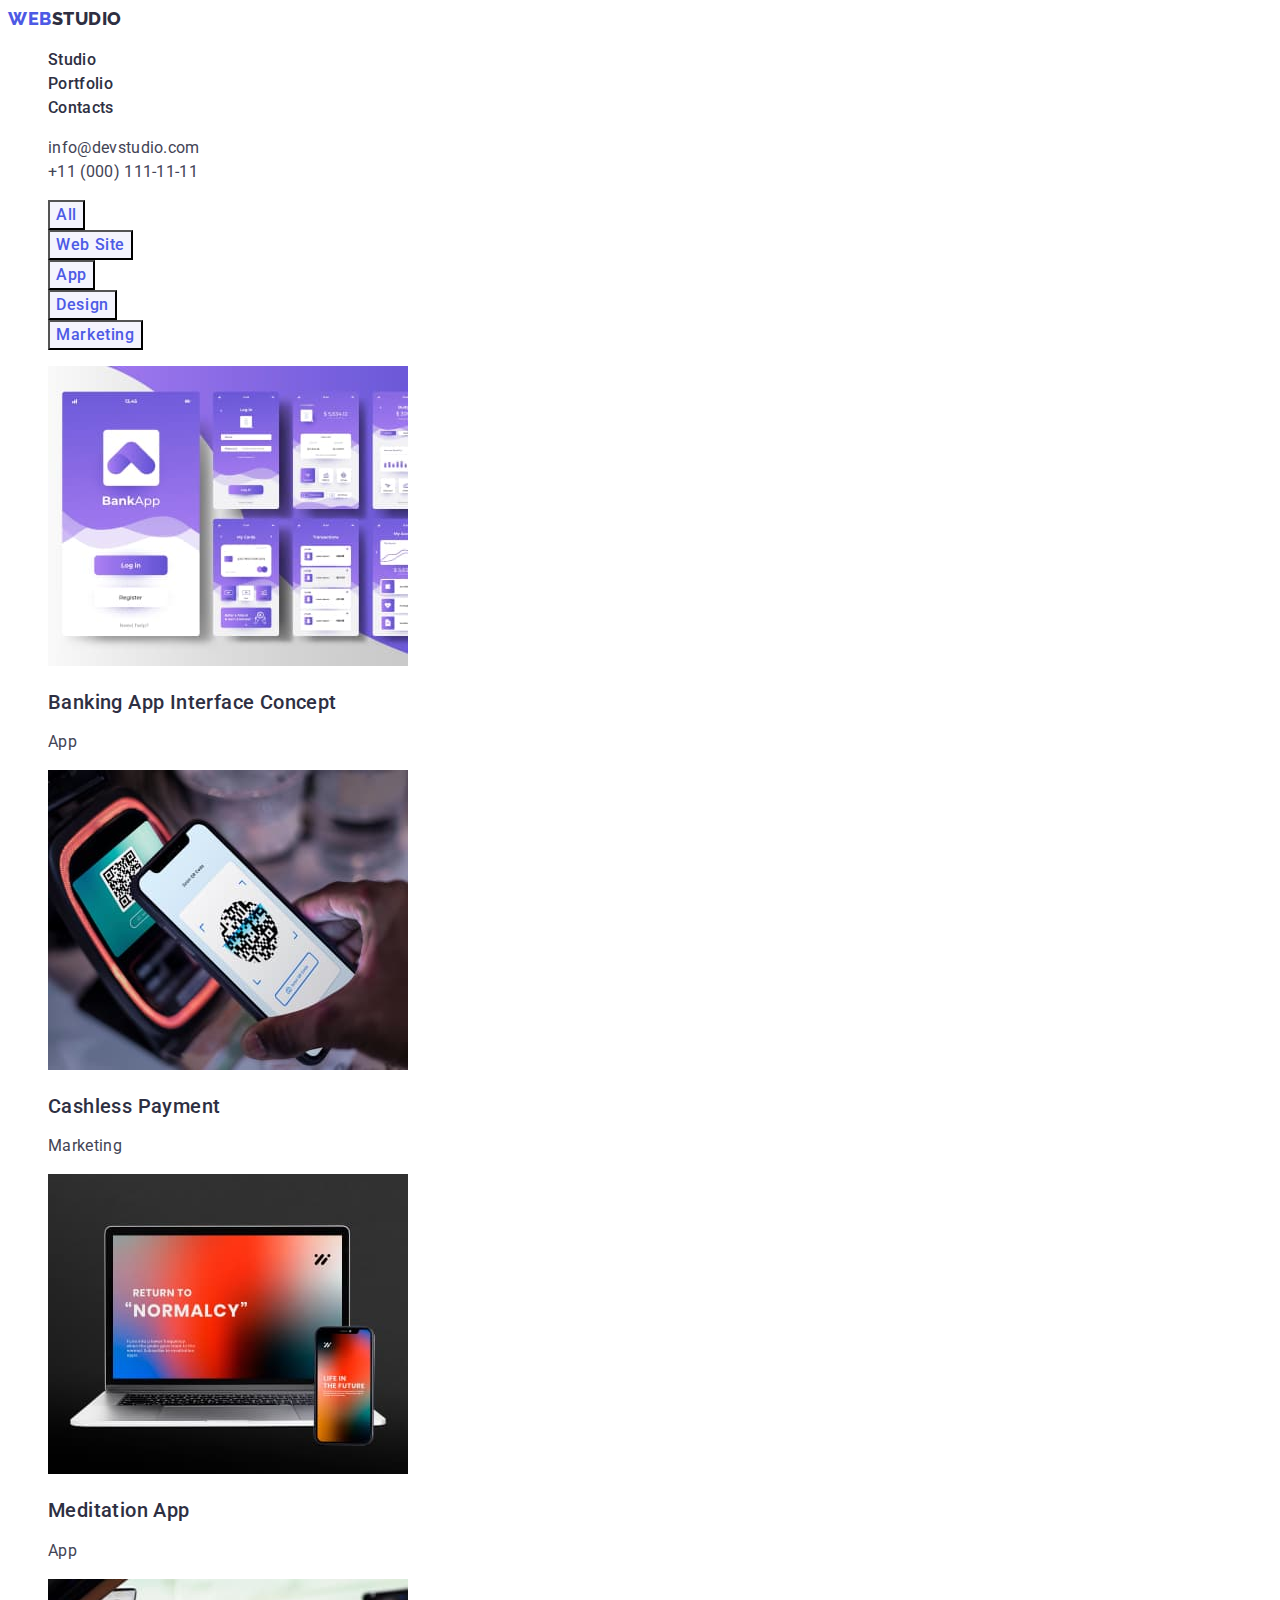
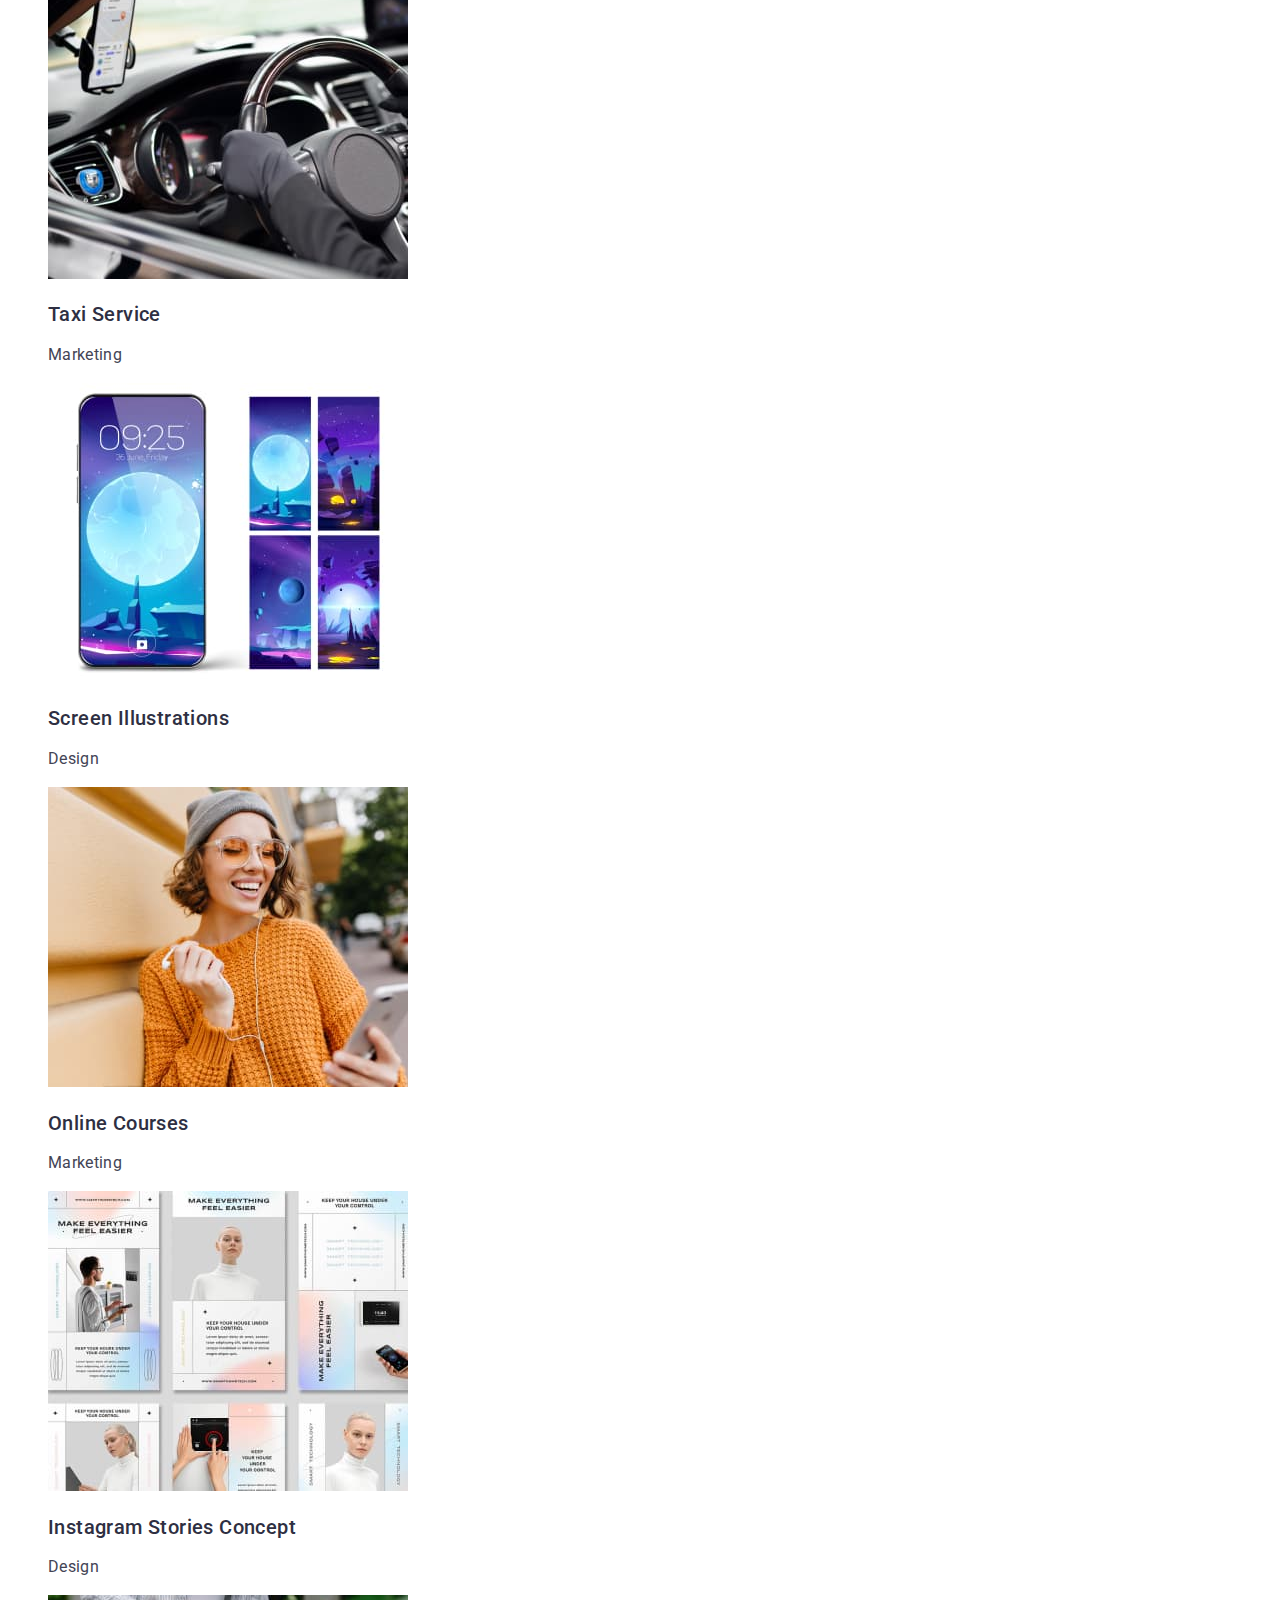
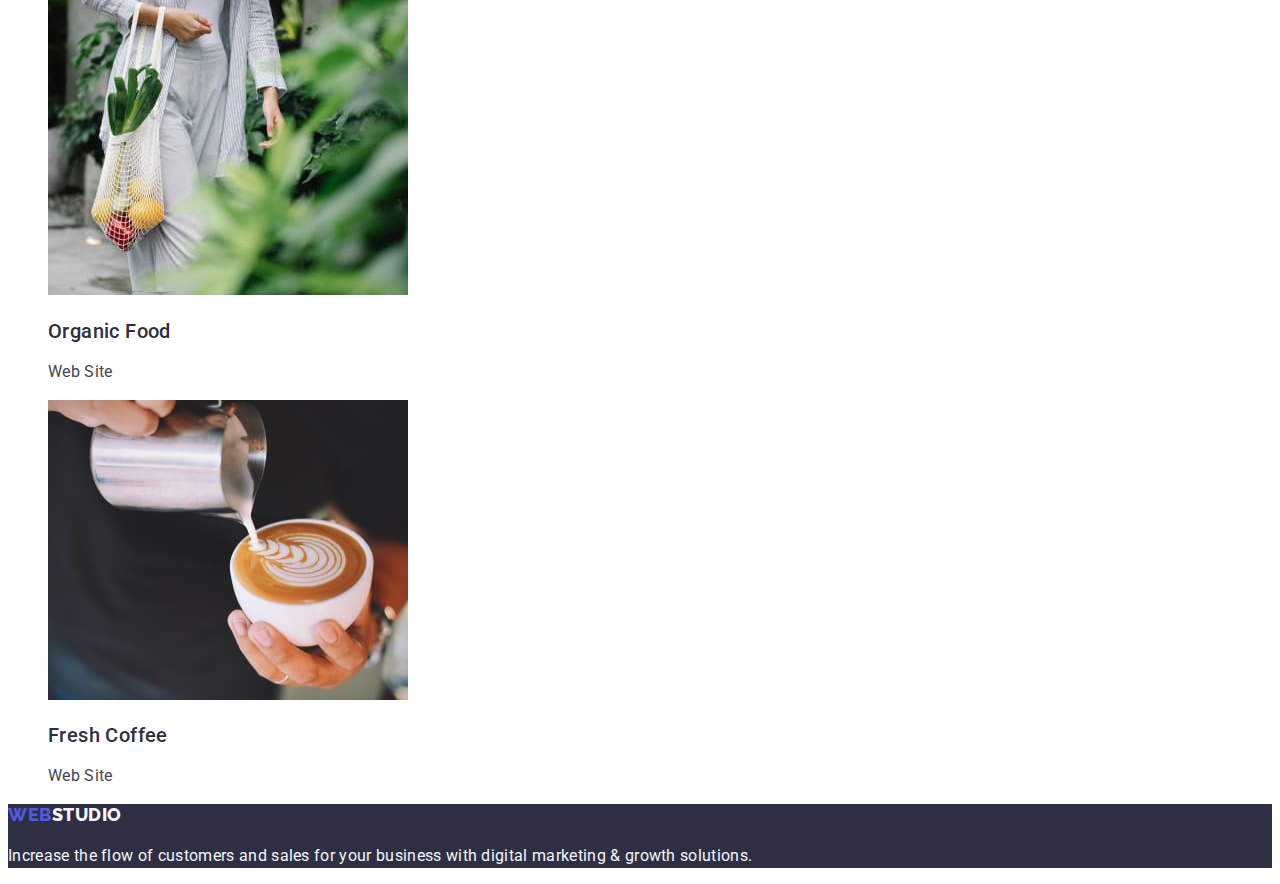
==== portfolio.html @ 4e070243 "Initial commit" ====
<!DOCTYPE html>
<html lang="en">
  <head>
    <meta charset="UTF-8" />
    <meta http-equiv="X-UA-Compatible" content="IE=edge" />
    <meta name="viewport" content="width=device-width, initial-scale=1.0" />
    <title>WebStudio</title>
    <link rel="preconnect" href="https://fonts.googleapis.com" />
    <link rel="preconnect" href="https://fonts.gstatic.com" crossorigin />
    <link
      href="https://fonts.googleapis.com/css2?family=Raleway:wght@800&family=Roboto:wght@400;500;700&display=swap"
      rel="stylesheet"
    />
    <link rel="stylesheet" href="./css/styles.css" />
  </head>
  <body>
    <!--Шапка профілю з навігацією та лого-->
    <header class="page-header">
      <nav class="nav">
        <a class="logo link" href="./index.html"
          >Web<span class="upper-logo">Studio</span></a
        >
        <ul class="site-nav list">
          <li class="item">
            <a class="link" href="./index.html">Studio</a>
          </li>
          <li class="item">
            <a class="link" href="./portfolio.html">Portfolio</a>
          </li>
          <li class="item">
            <a class="link" href="">Contacts</a>
          </li>
        </ul>
      </nav>
      <address class="address">
        <ul class="list">
          <li>
            <a class="address link" href="mailto:info@devstudio.com"
              >info@devstudio.com</a
            >
          </li>
          <li>
            <a class="address link" href="tel:+110001111111"
              >+11 (000) 111-11-11</a
            >
          </li>
        </ul>
      </address>
    </header>
    <main>
      <!--Каталог робіт-->
      <section class="page-gallery">
        <h1 class="visually-hidden" hidden>Work examples</h1>
        <ul class="category list">
          <li class="category-item">
            <button class="btn gallery" type="button">All</button>
          </li>
          <li class="category-item">
            <button class="btn gallery" type="button">Web Site</button>
          </li>
          <li class="category-item">
            <button class="btn gallery" type="button">App</button>
          </li>
          <li class="category-item">
            <button class="btn gallery" type="button">Design</button>
          </li>
          <li class="category-item">
            <button class="btn gallery" type="button">Marketing</button>
          </li>
        </ul>
        <ul class="gallery list">
          <li class="gallery-item">
            <a class="gallery link" href="">
              <img
                src="./images/portfolio/banking-application-pages.jpg"
                alt="banking-application-pages"
                width="360"
              />
              <h2 class="gallery subtitle">Banking App Interface Concept</h2>
              <p class="galerry text">App</p></a
            >
          </li>
          <li class="gallery-item">
            <a class="gallery link" href="">
              <img
                src="./images/portfolio/phone-and-terminal.jpg"
                alt="phone-and-terminal"
                width="360"
              />
              <h2 class="gallery subtitle">Cashless Payment</h2>
              <p class="galerry text">Marketing</p></a
            >
          </li>
          <li class="gallery-item">
            <a class="gallery link" href="">
              <img
                src="./images/portfolio/phone-and-laptop.jpg"
                alt="phone-and-laptop"
                width="360"
              />
              <h2 class="gallery subtitle">Meditation App</h2>
              <p class="galerry text">App</p></a
            >
          </li>
          <li class="gallery-item">
            <a class="gallery link" href="">
              <img
                src="./images/portfolio/man-driving.jpg"
                alt="man-driving"
                width="360"
              />
              <h2 class="gallery subtitle">Taxi Service</h2>
              <p class="galerry text">Marketing</p></a
            >
          </li>
          <li class="gallery-item">
            <a class="gallery link" href="">
              <img
                src="./images/portfolio/phone-and-screen-wallpaper-options.jpg"
                alt="phone-and-screen-wallpaper-options"
                width="360"
              />
              <h2 class="gallery subtitle">Screen Illustrations</h2>
              <p class="galerry text">Design</p></a
            >
          </li>
          <li class="gallery-item">
            <a class="gallery link" href="">
              <img
                src="./images/portfolio/girl-in-headphones-with-phone.jpg"
                alt="girl-in-headphones-with-phone"
                width="360"
              />
              <h2 class="gallery subtitle">Online Courses</h2>
              <p class="galerry text">Marketing</p></a
            >
          </li>
          <li class="gallery-item">
            <a class="gallery link" href="">
              <img
                src="./images/portfolio/instagram-layout-options.jpg"
                alt="instagram-layout-options"
                width="360"
              />
              <h2 class="gallery subtitle">Instagram Stories Concept</h2>
              <p class="galerry text">Design</p></a
            >
          </li>
          <li class="gallery-item">
            <a class="gallery link" href="">
              <img
                src="./images/portfolio/girl-with-a-bag-of-vegetables.jpg"
                alt="girl-with-a-bag-of-vegetables"
                width="360"
              />
              <h2 class="gallery subtitle">Organic Food</h2>
              <p class="galerry text">Web Site</p></a
            >
          </li>
          <li class="gallery-item">
            <a class="gallery link" href="">
              <img
                src="./images/portfolio/barista-pouring-milk-into-a-glass-of-coffee.jpg"
                alt="barista-pouring-milk-into-a-glass-of-coffee"
                width="360"
              />
              <h2 class="gallery subtitle">Fresh Coffee</h2>
              <p class="galerry text">Web Site</p></a
            >
          </li>
        </ul>
      </section>
    </main>

    <!--Підвал-->
    <footer class="page-footer">
      <a class="logo link" href="./index.html"
        >Web<span class="lower-logo">Studio</span></a
      >
      <p class="footer text">
        Increase the flow of customers and sales for your business with digital
        marketing & growth solutions.
      </p>
    </footer>
  </body>
</html>
---- css/styles.css ----
:root {
  --color-navy: #2e2f42;
  --color-slate: #434455;
  --color-text-footer: #f4f4fd;
  --color-text-white: #ffffff;
  --acent-color: #4d5ae5;
  --acent-color-active: #404bbf;

  --background-color-white: #ffffff;
  --background-color-dark: #2e2f42;
  --background-color-gris: #f4f4fd;
  --background-color-light: #8e8f99;
}
/**
  |============================
  | :root {
  --color-light-slate: rgba(142, 143, 153, 1);
  --color-cornflower: rgba(231, 233, 252, 1);
  --color-navy-blue-modal: rgba(46, 47, 66, 0.4);
  --color-grey: rgba(46, 47, 66, 0.7);
  --color-dairy: rgba(252, 252, 252, 1);
}
  |============================
*/

/**
  |============================
  | Глобальні стилі
  |============================
*/
body {
  font-size: 16px;
  font-family: "Roboto", sans-serif;
  line-height: 1.5;
  letter-spacing: 0.02em;
  color: var(--color-slate);

  background-color: var(--background-color-white);
}

.link {
  text-decoration: none;
}

.list {
  list-style: none;
}

/**
  |============================
  | Скриті заголовки
  |============================
*/
.visually-hidden {
  position: absolute;
  width: 1px;
  height: 1px;
  margin: -1px;
  border: 0;
  padding: 0;

  white-space: nowrap;
  clip-path: inset(100%);
  clip: rect(0 0 0 0);
  overflow: hidden;
}

/**
  |============================
  | Логотип
  |============================
*/
.logo {
  font-family: "Raleway", sans-serif;
  font-weight: 800;
  font-size: 18px;
  line-height: 1.17;
  letter-spacing: 0.03em;
  text-transform: uppercase;
  color: var(--acent-color);
}
.logo .upper-logo {
  color: var(--color-navy);
}
.page-footer .lower-logo {
  color: var(--color-text-footer);
}

.logo:hover,
.logo:focus {
  color: var(--acent-color-active);
}

/**
  |============================
  | Навігація
  |============================
*/
.site-nav .link {
  font-weight: 500;
  color: var(--color-navy);
}
.site-nav .link:hover,
.site-nav .link:focus,
.site-nav .link:active {
  color: var(--acent-color-active);
}
/*
.site-nav .link.current {
  color: var(--acent-color);
} */
.address {
  font-weight: inherit;
  font-style: normal;
  color: inherit;
}
.address .link:hover,
.address .link:focus,
.address .link:active {
  color: var(--acent-color-active);
}

/**
  |============================
  | Заголовки 
  |============================
*/
.section-title {
  font-size: 36px;
  line-height: 1.11;
  letter-spacing: 0.02em;
  text-align: center;
  text-transform: capitalize;
  color: var(--color-navy);
}
.subtitle {
  font-weight: 500;
  font-size: 20px;
  line-height: 1.2;
  letter-spacing: 0.02em;
  color: var(--color-navy);
}

/**
  |============================
  | Кнопка
  |============================
*/

.btn {
  font-size: inherit;
  line-height: inherit;
  font-family: inherit;
  font-weight: 500;
  letter-spacing: 0.04em;
  color: var(--color-text-white);
  background-color: var(--acent-color);
  cursor: pointer;
}

.btn:hover,
.btn:focus {
  background-color: var(--acent-color-active);
}

/**
  |============================
  | Герой
  |============================
*/
.page-hero {
  background-color: var(--background-color-dark);
}
.hero-title {
  font-size: 56px;
  line-height: 1.07;
  letter-spacing: 0.02em;
  text-align: center;
  color: var(--color-text-white);
}

/**
  |============================
  | Секція команди
  |============================
*/
.team.section {
  background-color: var(--background-color-gris);
}
.team.item {
  background-color: var(--background-color-white);
}

/**
  |============================
  | Галерея
  |============================
*/

.gallery .text {
  letter-spacing: 0.02em;
  color: var(--color-slate);
}

/**
    |============================
    | Кнопки галереї робіт
    |============================
  */
.btn.gallery {
  color: var(--acent-color);
  background-color: var(--background-color-gris);
}

.btn.gallery:hover,
.btn.gallery:focus {
  color: var(--color-text-white);
  background-color: var(--acent-color-active);
}
/**
  |============================
  | Підвал
  |============================
*/

.page-footer {
  background-color: var(--background-color-dark);
}
.footer.text {
  color: var(--color-text-footer);
}

/*
.text-style-small-text {
  font-size: 12px;
  font-family: "Roboto";
  font-weight: 400;
  font-style: normal;
  line-height: 14px;
  letter-spacing: 0.04em;
  text-decoration: none;
  text-transform: none;
}
.text-style-link-text {
  font-size: 12px;
  font-family: "Roboto";
  font-weight: 400;
  font-style: normal;
  line-height: 16px;
  letter-spacing: 0.04em;
  text-decoration: underline;
  text-transform: none;
}
*/
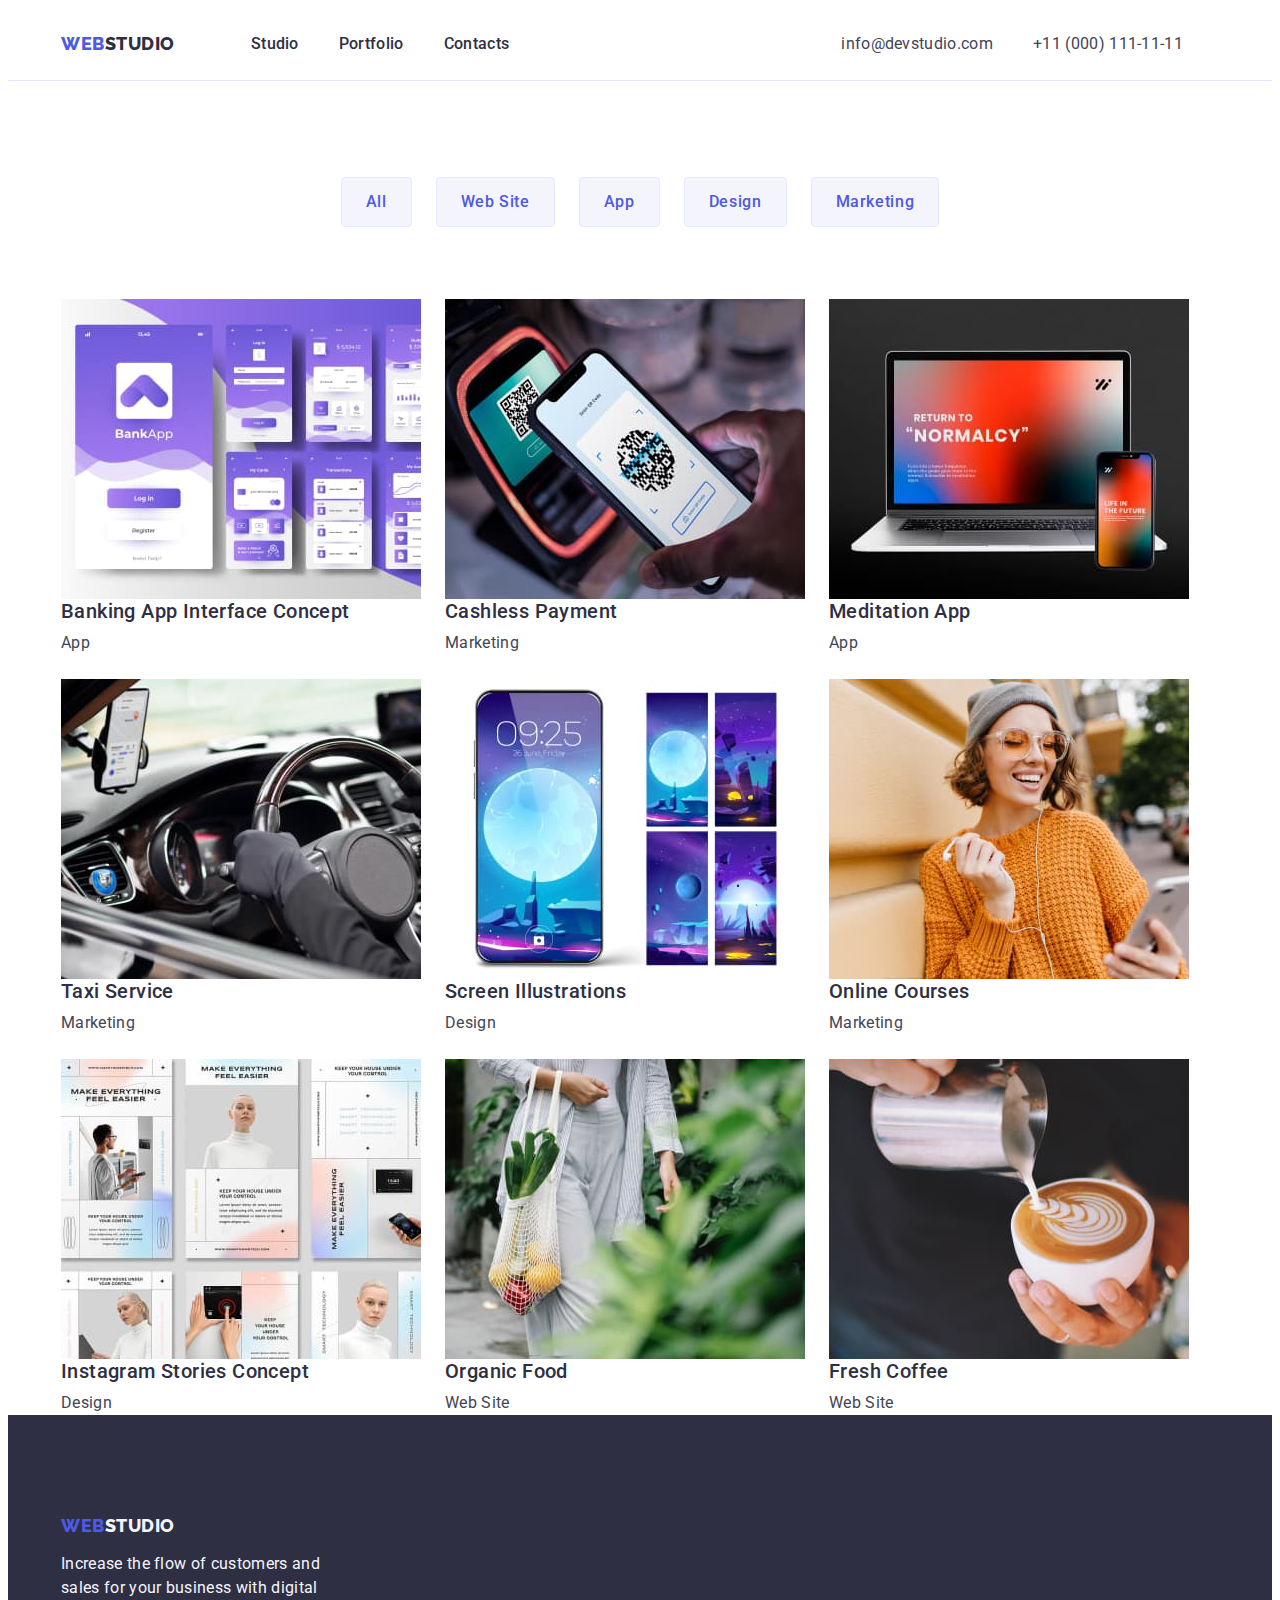
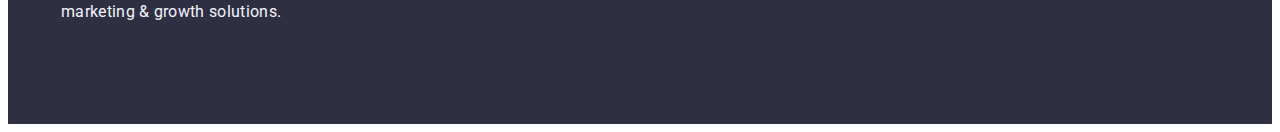
==== commit db02a904: "final index.html" ====
--- a/portfolio.html
+++ b/portfolio.html
@@ -11,176 +11,189 @@
       href="https://fonts.googleapis.com/css2?family=Raleway:wght@800&family=Roboto:wght@400;500;700&display=swap"
       rel="stylesheet"
     />
+    <link
+      rel="stylesheet"
+      href="https://cdnjs.cloudflare.com/ajax/libs/modern-normalize/1.1.0/modern-normalize.min.css"
+      integrity="sha512-wpPYUAdjBVSE4KJnH1VR1HeZfpl1ub8YT/NKx4PuQ5NmX2tKuGu6U/JRp5y+Y8XG2tV+wKQpNHVUX03MfMFn9Q=="
+      crossorigin="anonymous"
+      referrerpolicy="no-referrer"
+    />
     <link rel="stylesheet" href="./css/styles.css" />
   </head>
   <body>
     <!--Шапка профілю з навігацією та лого-->
-    <header class="page-header">
-      <nav class="nav">
-        <a class="logo link" href="./index.html"
-          >Web<span class="upper-logo">Studio</span></a
-        >
-        <ul class="site-nav list">
-          <li class="item">
-            <a class="link" href="./index.html">Studio</a>
-          </li>
-          <li class="item">
-            <a class="link" href="./portfolio.html">Portfolio</a>
-          </li>
-          <li class="item">
-            <a class="link" href="">Contacts</a>
-          </li>
-        </ul>
-      </nav>
-      <address class="address">
-        <ul class="list">
-          <li>
-            <a class="address link" href="mailto:info@devstudio.com"
-              >info@devstudio.com</a
-            >
-          </li>
-          <li>
-            <a class="address link" href="tel:+110001111111"
-              >+11 (000) 111-11-11</a
-            >
-          </li>
-        </ul>
-      </address>
+    <header class="header">
+      <div class="header-container container">
+        <nav class="nav">
+          <a class="logo link" href="./index.html"
+            >Web<span class="upper-logo">Studio</span></a
+          >
+          <ul class="site-nav list">
+            <li class="item">
+              <a class="link" href="./index.html">Studio</a>
+            </li>
+            <li class="item">
+              <a class="link" href="./portfolio.html">Portfolio</a>
+            </li>
+            <li class="item">
+              <a class="link" href="">Contacts</a>
+            </li>
+          </ul>
+        </nav>
+        <address class="address">
+          <ul class="list">
+            <li>
+              <a class="address link" href="mailto:info@devstudio.com"
+                >info@devstudio.com</a
+              >
+            </li>
+            <li>
+              <a class="address link" href="tel:+110001111111"
+                >+11 (000) 111-11-11</a
+              >
+            </li>
+          </ul>
+        </address>
+      </div>
     </header>
     <main>
       <!--Каталог робіт-->
       <section class="page-gallery">
-        <h1 class="visually-hidden" hidden>Work examples</h1>
-        <ul class="category list">
-          <li class="category-item">
-            <button class="btn gallery" type="button">All</button>
-          </li>
-          <li class="category-item">
-            <button class="btn gallery" type="button">Web Site</button>
-          </li>
-          <li class="category-item">
-            <button class="btn gallery" type="button">App</button>
-          </li>
-          <li class="category-item">
-            <button class="btn gallery" type="button">Design</button>
-          </li>
-          <li class="category-item">
-            <button class="btn gallery" type="button">Marketing</button>
-          </li>
-        </ul>
-        <ul class="gallery list">
-          <li class="gallery-item">
-            <a class="gallery link" href="">
-              <img
-                src="./images/portfolio/banking-application-pages.jpg"
-                alt="banking-application-pages"
-                width="360"
-              />
-              <h2 class="gallery subtitle">Banking App Interface Concept</h2>
-              <p class="galerry text">App</p></a
-            >
-          </li>
-          <li class="gallery-item">
-            <a class="gallery link" href="">
-              <img
-                src="./images/portfolio/phone-and-terminal.jpg"
-                alt="phone-and-terminal"
-                width="360"
-              />
-              <h2 class="gallery subtitle">Cashless Payment</h2>
-              <p class="galerry text">Marketing</p></a
-            >
-          </li>
-          <li class="gallery-item">
-            <a class="gallery link" href="">
-              <img
-                src="./images/portfolio/phone-and-laptop.jpg"
-                alt="phone-and-laptop"
-                width="360"
-              />
-              <h2 class="gallery subtitle">Meditation App</h2>
-              <p class="galerry text">App</p></a
-            >
-          </li>
-          <li class="gallery-item">
-            <a class="gallery link" href="">
-              <img
-                src="./images/portfolio/man-driving.jpg"
-                alt="man-driving"
-                width="360"
-              />
-              <h2 class="gallery subtitle">Taxi Service</h2>
-              <p class="galerry text">Marketing</p></a
-            >
-          </li>
-          <li class="gallery-item">
-            <a class="gallery link" href="">
-              <img
-                src="./images/portfolio/phone-and-screen-wallpaper-options.jpg"
-                alt="phone-and-screen-wallpaper-options"
-                width="360"
-              />
-              <h2 class="gallery subtitle">Screen Illustrations</h2>
-              <p class="galerry text">Design</p></a
-            >
-          </li>
-          <li class="gallery-item">
-            <a class="gallery link" href="">
-              <img
-                src="./images/portfolio/girl-in-headphones-with-phone.jpg"
-                alt="girl-in-headphones-with-phone"
-                width="360"
-              />
-              <h2 class="gallery subtitle">Online Courses</h2>
-              <p class="galerry text">Marketing</p></a
-            >
-          </li>
-          <li class="gallery-item">
-            <a class="gallery link" href="">
-              <img
-                src="./images/portfolio/instagram-layout-options.jpg"
-                alt="instagram-layout-options"
-                width="360"
-              />
-              <h2 class="gallery subtitle">Instagram Stories Concept</h2>
-              <p class="galerry text">Design</p></a
-            >
-          </li>
-          <li class="gallery-item">
-            <a class="gallery link" href="">
-              <img
-                src="./images/portfolio/girl-with-a-bag-of-vegetables.jpg"
-                alt="girl-with-a-bag-of-vegetables"
-                width="360"
-              />
-              <h2 class="gallery subtitle">Organic Food</h2>
-              <p class="galerry text">Web Site</p></a
-            >
-          </li>
-          <li class="gallery-item">
-            <a class="gallery link" href="">
-              <img
-                src="./images/portfolio/barista-pouring-milk-into-a-glass-of-coffee.jpg"
-                alt="barista-pouring-milk-into-a-glass-of-coffee"
-                width="360"
-              />
-              <h2 class="gallery subtitle">Fresh Coffee</h2>
-              <p class="galerry text">Web Site</p></a
-            >
-          </li>
-        </ul>
+        <div class="container">
+          <h1 class="visually-hidden" hidden>Work examples</h1>
+          <ul class="category list card-set">
+            <li class="category-item card-sed-item">
+              <button class="btn gallery" type="button">All</button>
+            </li>
+            <li class="category-item card-sed-item">
+              <button class="btn gallery" type="button">Web Site</button>
+            </li>
+            <li class="category-item card-sed-item">
+              <button class="btn gallery" type="button">App</button>
+            </li>
+            <li class="category-item card-sed-item">
+              <button class="btn gallery" type="button">Design</button>
+            </li>
+            <li class="category-item card-sed-item">
+              <button class="btn gallery" type="button">Marketing</button>
+            </li>
+          </ul>
+          <ul class="gallery list card-set">
+            <li class="gallery-item card-sed-item">
+              <a class="gallery link" href="">
+                <img
+                  src="./images/portfolio/banking-application-pages.jpg"
+                  alt="banking-application-pages"
+                  width="360"
+                />
+                <h2 class="gallery subtitle">Banking App Interface Concept</h2>
+                <p class="galerry text">App</p></a
+              >
+            </li>
+            <li class="gallery-item card-sed-item">
+              <a class="gallery link" href="">
+                <img
+                  src="./images/portfolio/phone-and-terminal.jpg"
+                  alt="phone-and-terminal"
+                  width="360"
+                />
+                <h2 class="gallery subtitle">Cashless Payment</h2>
+                <p class="galerry text">Marketing</p></a
+              >
+            </li>
+            <li class="gallery-item card-sed-item">
+              <a class="gallery link" href="">
+                <img
+                  src="./images/portfolio/phone-and-laptop.jpg"
+                  alt="phone-and-laptop"
+                  width="360"
+                />
+                <h2 class="gallery subtitle">Meditation App</h2>
+                <p class="galerry text">App</p></a
+              >
+            </li>
+            <li class="gallery-item card-sed-item">
+              <a class="gallery link" href="">
+                <img
+                  src="./images/portfolio/man-driving.jpg"
+                  alt="man-driving"
+                  width="360"
+                />
+                <h2 class="gallery subtitle">Taxi Service</h2>
+                <p class="galerry text">Marketing</p></a
+              >
+            </li>
+            <li class="gallery-item card-sed-item">
+              <a class="gallery link" href="">
+                <img
+                  src="./images/portfolio/phone-and-screen-wallpaper-options.jpg"
+                  alt="phone-and-screen-wallpaper-options"
+                  width="360"
+                />
+                <h2 class="gallery subtitle">Screen Illustrations</h2>
+                <p class="galerry text">Design</p></a
+              >
+            </li>
+            <li class="gallery-item card-sed-item">
+              <a class="gallery link" href="">
+                <img
+                  src="./images/portfolio/girl-in-headphones-with-phone.jpg"
+                  alt="girl-in-headphones-with-phone"
+                  width="360"
+                />
+                <h2 class="gallery subtitle">Online Courses</h2>
+                <p class="galerry text">Marketing</p></a
+              >
+            </li>
+            <li class="gallery-item card-sed-item">
+              <a class="gallery link" href="">
+                <img
+                  src="./images/portfolio/instagram-layout-options.jpg"
+                  alt="instagram-layout-options"
+                  width="360"
+                />
+                <h2 class="gallery subtitle">Instagram Stories Concept</h2>
+                <p class="galerry text">Design</p></a
+              >
+            </li>
+            <li class="gallery-item card-sed-item">
+              <a class="gallery link" href="">
+                <img
+                  src="./images/portfolio/girl-with-a-bag-of-vegetables.jpg"
+                  alt="girl-with-a-bag-of-vegetables"
+                  width="360"
+                />
+                <h2 class="gallery subtitle">Organic Food</h2>
+                <p class="galerry text">Web Site</p></a
+              >
+            </li>
+            <li class="gallery-item card-sed-item">
+              <a class="gallery link" href="">
+                <img
+                  src="./images/portfolio/barista-pouring-milk-into-a-glass-of-coffee.jpg"
+                  alt="barista-pouring-milk-into-a-glass-of-coffee"
+                  width="360"
+                />
+                <h2 class="gallery subtitle">Fresh Coffee</h2>
+                <p class="galerry text">Web Site</p></a
+              >
+            </li>
+          </ul>
+        </div>
       </section>
     </main>
 
     <!--Підвал-->
     <footer class="page-footer">
-      <a class="logo link" href="./index.html"
-        >Web<span class="lower-logo">Studio</span></a
-      >
-      <p class="footer text">
-        Increase the flow of customers and sales for your business with digital
-        marketing & growth solutions.
-      </p>
+      <div class="container">
+        <a class="logo link" href="./index.html"
+          >Web<span class="lower-logo">Studio</span></a
+        >
+        <p class="footer text">
+          Increase the flow of customers and sales for your business with
+          digital marketing & growth solutions.
+        </p>
+      </div>
     </footer>
   </body>
 </html>
--- a/css/styles.css
+++ b/css/styles.css
@@ -10,6 +10,10 @@
   --background-color-dark: #2e2f42;
   --background-color-gris: #f4f4fd;
   --background-color-light: #8e8f99;
+  --color-cornflower: #e7e9fc;
+
+  --indent: 24px;
+  --items: 3;
 }
 /**
   |============================
@@ -24,10 +28,11 @@
 */
 
 /**
-  |============================
-  | Глобальні стилі
-  |============================
-*/
+  |=======================================
+  | Глобальні стилі  нормалізація та reset
+  |=======================================
+*/
+
 body {
   font-size: 16px;
   font-family: "Roboto", sans-serif;
@@ -38,12 +43,44 @@
   background-color: var(--background-color-white);
 }
 
+h1,
+h2,
+h3,
+h4,
+h5,
+h6,
+p {
+  margin: 0;
+}
+
+img {
+  display: block;
+  max-width: 100%;
+  height: auto;
+}
+
 .link {
   text-decoration: none;
 }
 
 .list {
   list-style: none;
+  padding: 0;
+  margin: 0;
+}
+
+/**
+  |============================
+  | Контейнер
+  |============================
+*/
+
+.container {
+  max-width: 1158px;
+  padding: 0 15px;
+  margin: 0 auto;
+
+  /*outline: 2px solid red;*/
 }
 
 /**
@@ -63,6 +100,41 @@
   clip-path: inset(100%);
   clip: rect(0 0 0 0);
   overflow: hidden;
+}
+
+/**
+  |============================
+  | Хедер
+  |============================
+*/
+.header {
+  border-bottom: 1px solid var(--color-cornflower);
+}
+.header-container {
+  display: flex;
+  align-items: center;
+}
+.address {
+  font-weight: inherit;
+  font-style: normal;
+  color: inherit;
+}
+
+.address .list {
+  display: flex;
+  gap: 40px;
+  align-items: center;
+}
+
+.address.link {
+  display: block;
+  padding-top: 24px;
+  padding-bottom: 24px;
+}
+.address .link:hover,
+.address .link:focus,
+.address .link:active {
+  color: var(--acent-color-active);
 }
 
 /**
@@ -79,6 +151,16 @@
   text-transform: uppercase;
   color: var(--acent-color);
 }
+.header .logo {
+  padding-top: 24px;
+  padding-bottom: 24px;
+  margin-right: 76px;
+}
+
+.page-footer .logo {
+  display: block;
+  margin-bottom: 16px;
+}
 .logo .upper-logo {
   color: var(--color-navy);
 }
@@ -96,7 +178,21 @@
   | Навігація
   |============================
 */
+.nav {
+  display: flex;
+}
+
+.site-nav.list {
+  display: flex;
+  gap: 40px;
+  align-items: center;
+  margin-right: 332px;
+}
+
 .site-nav .link {
+  padding-top: 24px;
+  padding-bottom: 24px;
+
   font-weight: 500;
   color: var(--color-navy);
 }
@@ -109,16 +205,6 @@
 .site-nav .link.current {
   color: var(--acent-color);
 } */
-.address {
-  font-weight: inherit;
-  font-style: normal;
-  color: inherit;
-}
-.address .link:hover,
-.address .link:focus,
-.address .link:active {
-  color: var(--acent-color-active);
-}
 
 /**
   |============================
@@ -126,6 +212,7 @@
   |============================
 */
 .section-title {
+  margin-bottom: 72px;
   font-size: 36px;
   line-height: 1.11;
   letter-spacing: 0.02em;
@@ -134,6 +221,8 @@
   color: var(--color-navy);
 }
 .subtitle {
+  margin-bottom: 8px;
+
   font-weight: 500;
   font-size: 20px;
   line-height: 1.2;
@@ -153,7 +242,9 @@
   font-family: inherit;
   font-weight: 500;
   letter-spacing: 0.04em;
+  text-align: center;
   color: var(--color-text-white);
+
   background-color: var(--acent-color);
   cursor: pointer;
 }
@@ -165,49 +256,130 @@
 
 /**
   |============================
+  | Сітки
+  |============================
+*/
+
+.card-set {
+  display: flex;
+  flex-wrap: wrap;
+  gap: var(--indent);
+}
+.card-sed-item {
+  flex-basis: calc((100% - var(--indent) * var(--items) - 1) / var(--items));
+}
+/**
+  |============================
   | Герой
   |============================
 */
 .page-hero {
+  padding: 188px 0px;
   background-color: var(--background-color-dark);
 }
 .hero-title {
+  width: 496px;
+  margin: 0px auto 48px;
+
   font-size: 56px;
   line-height: 1.07;
   letter-spacing: 0.02em;
   text-align: center;
   color: var(--color-text-white);
 }
-
+.btn.hero {
+  display: block;
+  min-width: 169px;
+  padding: 16px 32px;
+  border: 0;
+  border-radius: 4px;
+  margin: 0 auto;
+}
+
+/**
+  |============================
+  | Секція переваг
+  |============================
+*/
+.features.section {
+  padding-top: 120px;
+  padding-bottom: 120px;
+}
+.features-container {
+  display: flex;
+  align-items: center;
+}
+.features.list {
+  display: flex;
+  gap: 24px;
+}
+
+/**
+  |============================
+  | Секція послуг
+  |============================
+*/
+.working.item {
+  border-bottom: 1px solid var(--color-cornflower);
+}
 /**
   |============================
   | Секція команди
   |============================
 */
 .team.section {
+  padding-top: 120px;
+  padding-bottom: 120px;
+
   background-color: var(--background-color-gris);
 }
+.team.list {
+  --items: 4;
+}
 .team.item {
+  border-radius: 0px 0px 4px 4px;
   background-color: var(--background-color-white);
 }
 
-/**
-  |============================
-  | Галерея
-  |============================
+.subtitle-text {
+  padding-top: 32px;
+  padding-bottom: 32px;
+  text-align: center;
+}
+
+/**
+|==========================================
+|              Галерея
+|==========================================
 */
 
 .gallery .text {
   letter-spacing: 0.02em;
   color: var(--color-slate);
 }
-
-/**
-    |============================
-    | Кнопки галереї робіт
-    |============================
-  */
+.gallery .subtitle-text {
+  border-right: 1px solid var(--color-cornflower);
+  border-bottom: 1px solid var(--color-cornflower);
+  border-left: 1px solid var(--color-cornflower);
+  text-align: left;
+}
+
+/**
+|========================================
+|          Кнопки галереї робіт
+|========================================
+*/
+.category.list {
+  padding-top: 96px;
+  padding-bottom: 72px;
+  --items: 5;
+  justify-content: center;
+  align-items: center;
+}
 .btn.gallery {
+  padding: 12px 24px;
+  border: 1px solid var(--color-cornflower);
+  border-radius: 4px;
   color: var(--acent-color);
   background-color: var(--background-color-gris);
 }
@@ -218,15 +390,19 @@
   background-color: var(--acent-color-active);
 }
 /**
-  |============================
-  | Підвал
-  |============================
+|========================================
+|                 Підвал
+|========================================
 */
 
 .page-footer {
+  padding-top: 100px;
+  padding-bottom: 100px;
+
   background-color: var(--background-color-dark);
 }
 .footer.text {
+  width: 264px;
   color: var(--color-text-footer);
 }
 
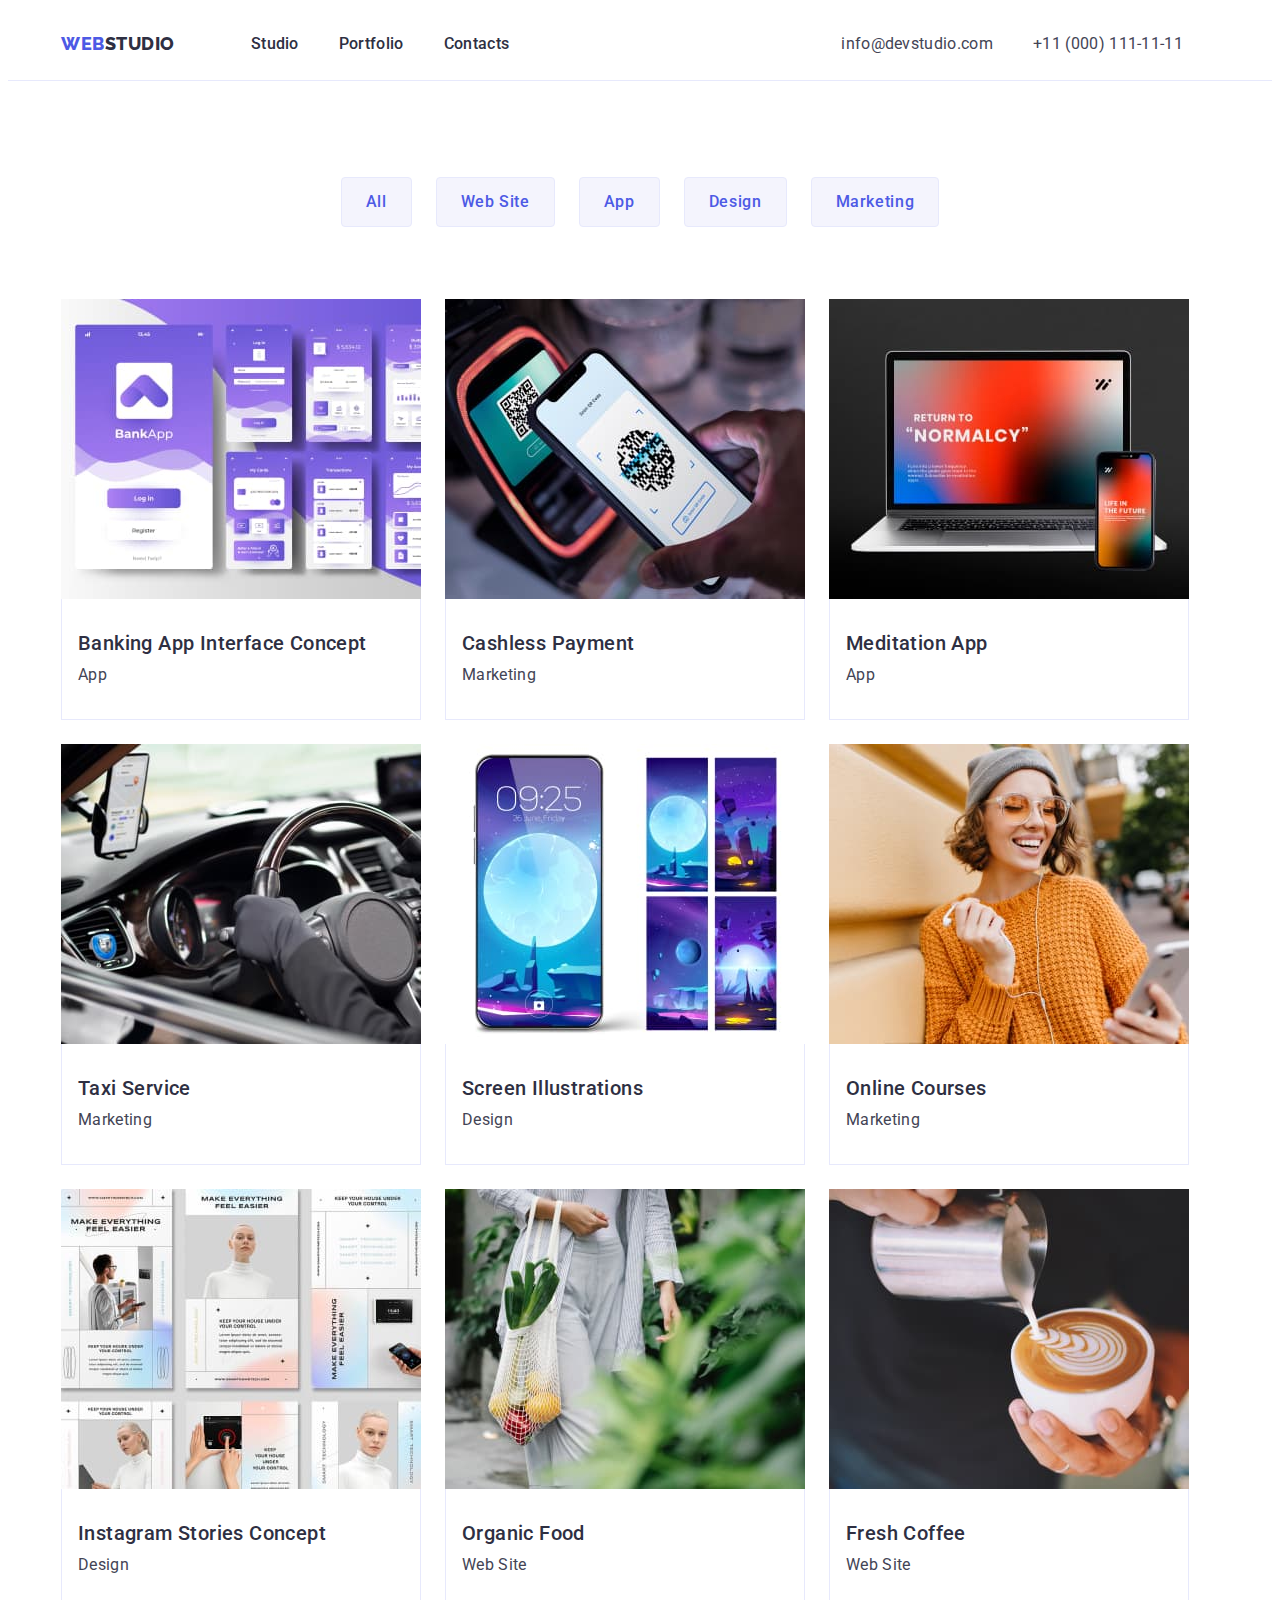
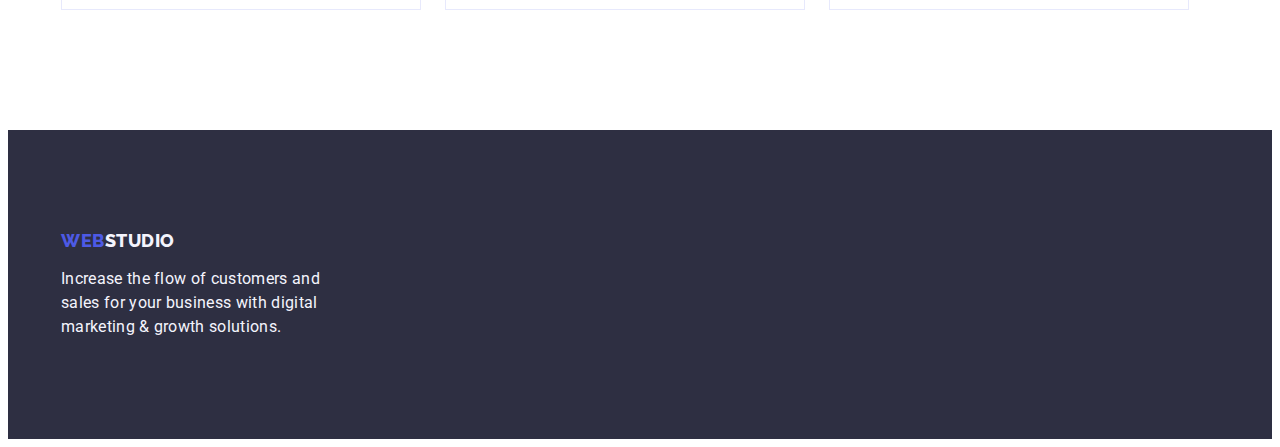
==== commit 81e32c3c: "change index.html" ====
--- a/portfolio.html
+++ b/portfolio.html
@@ -86,8 +86,12 @@
                   alt="banking-application-pages"
                   width="360"
                 />
-                <h2 class="gallery subtitle">Banking App Interface Concept</h2>
-                <p class="galerry text">App</p></a
+                <div class="subtitle-text">
+                  <h2 class="gallery subtitle">
+                    Banking App Interface Concept
+                  </h2>
+                  <p class="galerry text">App</p>
+                </div></a
               >
             </li>
             <li class="gallery-item card-sed-item">
@@ -97,8 +101,10 @@
                   alt="phone-and-terminal"
                   width="360"
                 />
-                <h2 class="gallery subtitle">Cashless Payment</h2>
-                <p class="galerry text">Marketing</p></a
+                <div class="subtitle-text">
+                  <h2 class="gallery subtitle">Cashless Payment</h2>
+                  <p class="galerry text">Marketing</p>
+                </div></a
               >
             </li>
             <li class="gallery-item card-sed-item">
@@ -108,8 +114,10 @@
                   alt="phone-and-laptop"
                   width="360"
                 />
-                <h2 class="gallery subtitle">Meditation App</h2>
-                <p class="galerry text">App</p></a
+                <div class="subtitle-text">
+                  <h2 class="gallery subtitle">Meditation App</h2>
+                  <p class="galerry text">App</p>
+                </div></a
               >
             </li>
             <li class="gallery-item card-sed-item">
@@ -119,8 +127,10 @@
                   alt="man-driving"
                   width="360"
                 />
-                <h2 class="gallery subtitle">Taxi Service</h2>
-                <p class="galerry text">Marketing</p></a
+                <div class="subtitle-text">
+                  <h2 class="gallery subtitle">Taxi Service</h2>
+                  <p class="galerry text">Marketing</p>
+                </div></a
               >
             </li>
             <li class="gallery-item card-sed-item">
@@ -130,8 +140,10 @@
                   alt="phone-and-screen-wallpaper-options"
                   width="360"
                 />
-                <h2 class="gallery subtitle">Screen Illustrations</h2>
-                <p class="galerry text">Design</p></a
+                <div class="subtitle-text">
+                  <h2 class="gallery subtitle">Screen Illustrations</h2>
+                  <p class="galerry text">Design</p>
+                </div></a
               >
             </li>
             <li class="gallery-item card-sed-item">
@@ -141,8 +153,10 @@
                   alt="girl-in-headphones-with-phone"
                   width="360"
                 />
-                <h2 class="gallery subtitle">Online Courses</h2>
-                <p class="galerry text">Marketing</p></a
+                <div class="subtitle-text">
+                  <h2 class="gallery subtitle">Online Courses</h2>
+                  <p class="galerry text">Marketing</p>
+                </div></a
               >
             </li>
             <li class="gallery-item card-sed-item">
@@ -152,8 +166,10 @@
                   alt="instagram-layout-options"
                   width="360"
                 />
-                <h2 class="gallery subtitle">Instagram Stories Concept</h2>
-                <p class="galerry text">Design</p></a
+                <div class="subtitle-text">
+                  <h2 class="gallery subtitle">Instagram Stories Concept</h2>
+                  <p class="galerry text">Design</p>
+                </div></a
               >
             </li>
             <li class="gallery-item card-sed-item">
@@ -163,8 +179,10 @@
                   alt="girl-with-a-bag-of-vegetables"
                   width="360"
                 />
-                <h2 class="gallery subtitle">Organic Food</h2>
-                <p class="galerry text">Web Site</p></a
+                <div class="subtitle-text">
+                  <h2 class="gallery subtitle">Organic Food</h2>
+                  <p class="galerry text">Web Site</p>
+                </div></a
               >
             </li>
             <li class="gallery-item card-sed-item">
@@ -174,8 +192,10 @@
                   alt="barista-pouring-milk-into-a-glass-of-coffee"
                   width="360"
                 />
-                <h2 class="gallery subtitle">Fresh Coffee</h2>
-                <p class="galerry text">Web Site</p></a
+                <div class="subtitle-text">
+                  <h2 class="gallery subtitle">Fresh Coffee</h2>
+                  <p class="galerry text">Web Site</p>
+                </div></a
               >
             </li>
           </ul>
--- a/css/styles.css
+++ b/css/styles.css
@@ -352,12 +352,15 @@
 |              Галерея
 |==========================================
 */
-
+.page-gallery {
+  padding-bottom: 120px;
+}
 .gallery .text {
   letter-spacing: 0.02em;
   color: var(--color-slate);
 }
 .gallery .subtitle-text {
+  padding-left: 16px;
   border-right: 1px solid var(--color-cornflower);
   border-bottom: 1px solid var(--color-cornflower);
   border-left: 1px solid var(--color-cornflower);
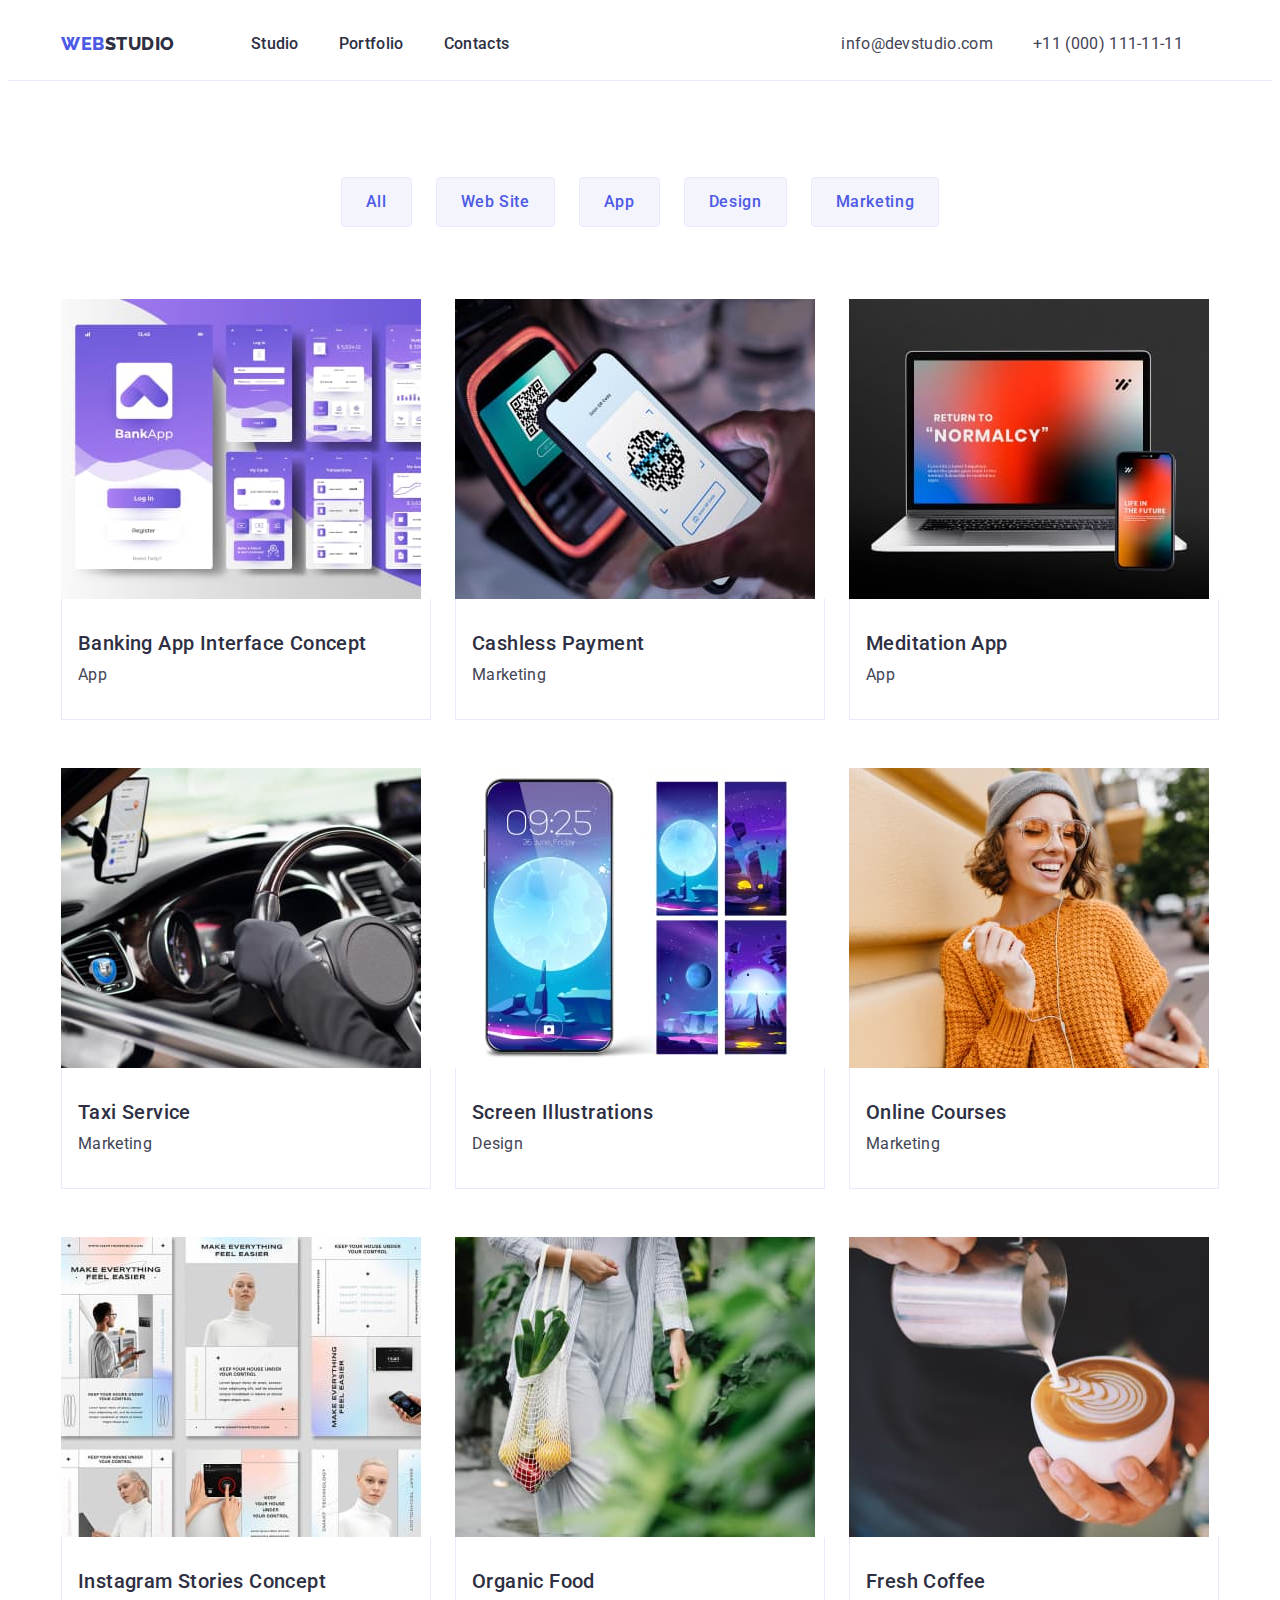
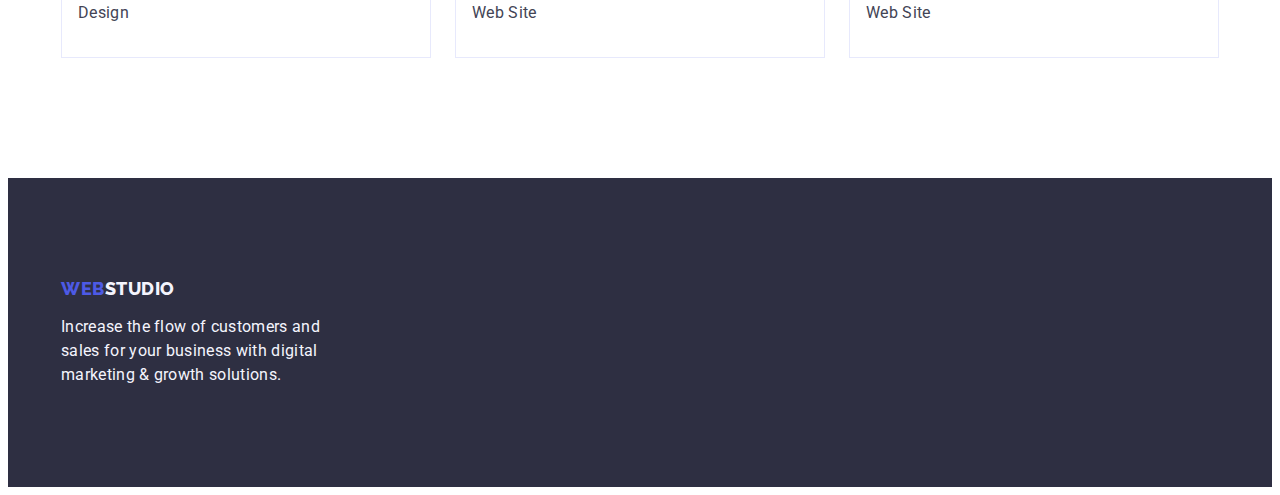
==== commit ee6908a2: "change index.html" ====
--- a/portfolio.html
+++ b/portfolio.html
@@ -62,19 +62,19 @@
         <div class="container">
           <h1 class="visually-hidden" hidden>Work examples</h1>
           <ul class="category list card-set">
-            <li class="category-item card-sed-item">
+            <li class="category-item">
               <button class="btn gallery" type="button">All</button>
             </li>
-            <li class="category-item card-sed-item">
+            <li class="category-item">
               <button class="btn gallery" type="button">Web Site</button>
             </li>
-            <li class="category-item card-sed-item">
+            <li class="category-item">
               <button class="btn gallery" type="button">App</button>
             </li>
-            <li class="category-item card-sed-item">
+            <li class="category-item">
               <button class="btn gallery" type="button">Design</button>
             </li>
-            <li class="category-item card-sed-item">
+            <li class="category-item">
               <button class="btn gallery" type="button">Marketing</button>
             </li>
           </ul>
--- a/css/styles.css
+++ b/css/styles.css
@@ -28,9 +28,9 @@
 */
 
 /**
-  |=======================================
-  | Глобальні стилі  нормалізація та reset
-  |=======================================
+  |========================================================
+  |            Глобальні стилі  нормалізація та reset
+  |========================================================
 */
 
 body {
@@ -69,10 +69,14 @@
   margin: 0;
 }
 
-/**
-  |============================
-  | Контейнер
-  |============================
+.section {
+  padding-top: 120px;
+  padding-bottom: 120px;
+}
+/**
+  |===========================================
+  |                 Контейнер
+  |===========================================
 */
 
 .container {
@@ -84,9 +88,9 @@
 }
 
 /**
-  |============================
-  | Скриті заголовки
-  |============================
+  |==========================================
+  |                Скриті заголовки
+  |==========================================
 */
 .visually-hidden {
   position: absolute;
@@ -103,17 +107,20 @@
 }
 
 /**
-  |============================
-  | Хедер
-  |============================
-*/
+  |========================================
+  |                    Хедер
+  |========================================
+*/
+
 .header {
   border-bottom: 1px solid var(--color-cornflower);
 }
+
 .header-container {
   display: flex;
   align-items: center;
 }
+
 .address {
   font-weight: inherit;
   font-style: normal;
@@ -138,10 +145,11 @@
 }
 
 /**
-  |============================
-  | Логотип
-  |============================
-*/
+  |======================================
+  |                   Логотип
+  |======================================
+*/
+
 .logo {
   font-family: "Raleway", sans-serif;
   font-weight: 800;
@@ -151,19 +159,25 @@
   text-transform: uppercase;
   color: var(--acent-color);
 }
+
 .header .logo {
+  display: inline-block;
   padding-top: 24px;
   padding-bottom: 24px;
+
   margin-right: 76px;
 }
 
 .page-footer .logo {
   display: block;
+
   margin-bottom: 16px;
 }
+
 .logo .upper-logo {
   color: var(--color-navy);
 }
+
 .page-footer .lower-logo {
   color: var(--color-text-footer);
 }
@@ -174,18 +188,20 @@
 }
 
 /**
-  |============================
-  | Навігація
-  |============================
+  |===================================
+  |               Навігація
+  |===================================
 */
 .nav {
   display: flex;
+  align-items: center;
 }
 
 .site-nav.list {
   display: flex;
   gap: 40px;
   align-items: center;
+
   margin-right: 332px;
 }
 
@@ -196,6 +212,7 @@
   font-weight: 500;
   color: var(--color-navy);
 }
+
 .site-nav .link:hover,
 .site-nav .link:focus,
 .site-nav .link:active {
@@ -207,12 +224,13 @@
 } */
 
 /**
-  |============================
-  | Заголовки 
-  |============================
+  |===================================
+  |                 Заголовки 
+  |===================================
 */
 .section-title {
   margin-bottom: 72px;
+
   font-size: 36px;
   line-height: 1.11;
   letter-spacing: 0.02em;
@@ -220,6 +238,7 @@
   text-transform: capitalize;
   color: var(--color-navy);
 }
+
 .subtitle {
   margin-bottom: 8px;
 
@@ -231,9 +250,9 @@
 }
 
 /**
-  |============================
-  | Кнопка
-  |============================
+  |==================================
+  |                Кнопка
+  |==================================
 */
 
 .btn {
@@ -255,9 +274,9 @@
 }
 
 /**
-  |============================
-  | Сітки
-  |============================
+  |====================================
+  |                   Сітки
+  |====================================
 */
 
 .card-set {
@@ -265,20 +284,23 @@
   flex-wrap: wrap;
   gap: var(--indent);
 }
+
 .card-sed-item {
-  flex-basis: calc((100% - var(--indent) * var(--items) - 1) / var(--items));
-}
-/**
-  |============================
-  | Герой
-  |============================
+  flex-basis: calc((100% - var(--indent) * (var(--items) - 1)) / var(--items));
+}
+
+/**
+  |=================================
+  |                  Герой
+  |=================================
 */
 .page-hero {
   padding: 188px 0px;
   background-color: var(--background-color-dark);
 }
+
 .hero-title {
-  width: 496px;
+  max-width: 496px;
   margin: 0px auto 48px;
 
   font-size: 56px;
@@ -287,6 +309,7 @@
   text-align: center;
   color: var(--color-text-white);
 }
+
 .btn.hero {
   display: block;
   min-width: 169px;
@@ -297,45 +320,43 @@
 }
 
 /**
-  |============================
-  | Секція переваг
-  |============================
-*/
-.features.section {
-  padding-top: 120px;
-  padding-bottom: 120px;
-}
-.features-container {
-  display: flex;
-  align-items: center;
-}
+  |===================================
+  |             Секція переваг
+  |===================================
+*/
+
 .features.list {
-  display: flex;
-  gap: 24px;
-}
-
-/**
-  |============================
-  | Секція послуг
-  |============================
-*/
+  --items: 4;
+}
+
+/**
+  |=================================
+  |                Секція послуг
+  |=================================
+*/
+
+.working.section {
+  padding-top: 0px;
+}
+
 .working.item {
   border-bottom: 1px solid var(--color-cornflower);
 }
-/**
-  |============================
-  | Секція команди
-  |============================
-*/
+
+/**
+  |=================================
+  |                Секція команди
+  |=================================
+*/
+
 .team.section {
-  padding-top: 120px;
-  padding-bottom: 120px;
-
   background-color: var(--background-color-gris);
 }
+
 .team.list {
   --items: 4;
 }
+
 .team.item {
   border-radius: 0px 0px 4px 4px;
   background-color: var(--background-color-white);
@@ -343,27 +364,44 @@
 
 .subtitle-text {
   padding-top: 32px;
+  padding-right: 16px;
   padding-bottom: 32px;
+  padding-left: 16px;
   text-align: center;
 }
 
 /**
 |==========================================
-|              Галерея
+|                    Галерея
 |==========================================
 */
+
 .page-gallery {
+  padding-top: 96px;
   padding-bottom: 120px;
 }
+
+.gallery.card-set {
+  column-gap: var(--indent);
+  row-gap: 48px;
+}
+/*.gallery-item:nth-child(3n + 3) {
+  margin-right: 0px;
+}
+.gallery-item:not(:nth-last-child(-n + 3)) {
+  margin-bottom: 48px;
+}*/
+
 .gallery .text {
   letter-spacing: 0.02em;
   color: var(--color-slate);
 }
+
 .gallery .subtitle-text {
-  padding-left: 16px;
   border-right: 1px solid var(--color-cornflower);
   border-bottom: 1px solid var(--color-cornflower);
   border-left: 1px solid var(--color-cornflower);
+
   text-align: left;
 }
 
@@ -373,8 +411,7 @@
 |========================================
 */
 .category.list {
-  padding-top: 96px;
-  padding-bottom: 72px;
+  margin-bottom: 72px;
   --items: 5;
   justify-content: center;
   align-items: center;
@@ -383,15 +420,19 @@
   padding: 12px 24px;
   border: 1px solid var(--color-cornflower);
   border-radius: 4px;
+
   color: var(--acent-color);
   background-color: var(--background-color-gris);
 }
 
 .btn.gallery:hover,
 .btn.gallery:focus {
+  border: 1px solid transparent;
+
   color: var(--color-text-white);
   background-color: var(--acent-color-active);
 }
+
 /**
 |========================================
 |                 Підвал
@@ -408,26 +449,3 @@
   width: 264px;
   color: var(--color-text-footer);
 }
-
-/*
-.text-style-small-text {
-  font-size: 12px;
-  font-family: "Roboto";
-  font-weight: 400;
-  font-style: normal;
-  line-height: 14px;
-  letter-spacing: 0.04em;
-  text-decoration: none;
-  text-transform: none;
-}
-.text-style-link-text {
-  font-size: 12px;
-  font-family: "Roboto";
-  font-weight: 400;
-  font-style: normal;
-  line-height: 16px;
-  letter-spacing: 0.04em;
-  text-decoration: underline;
-  text-transform: none;
-}
-*/
